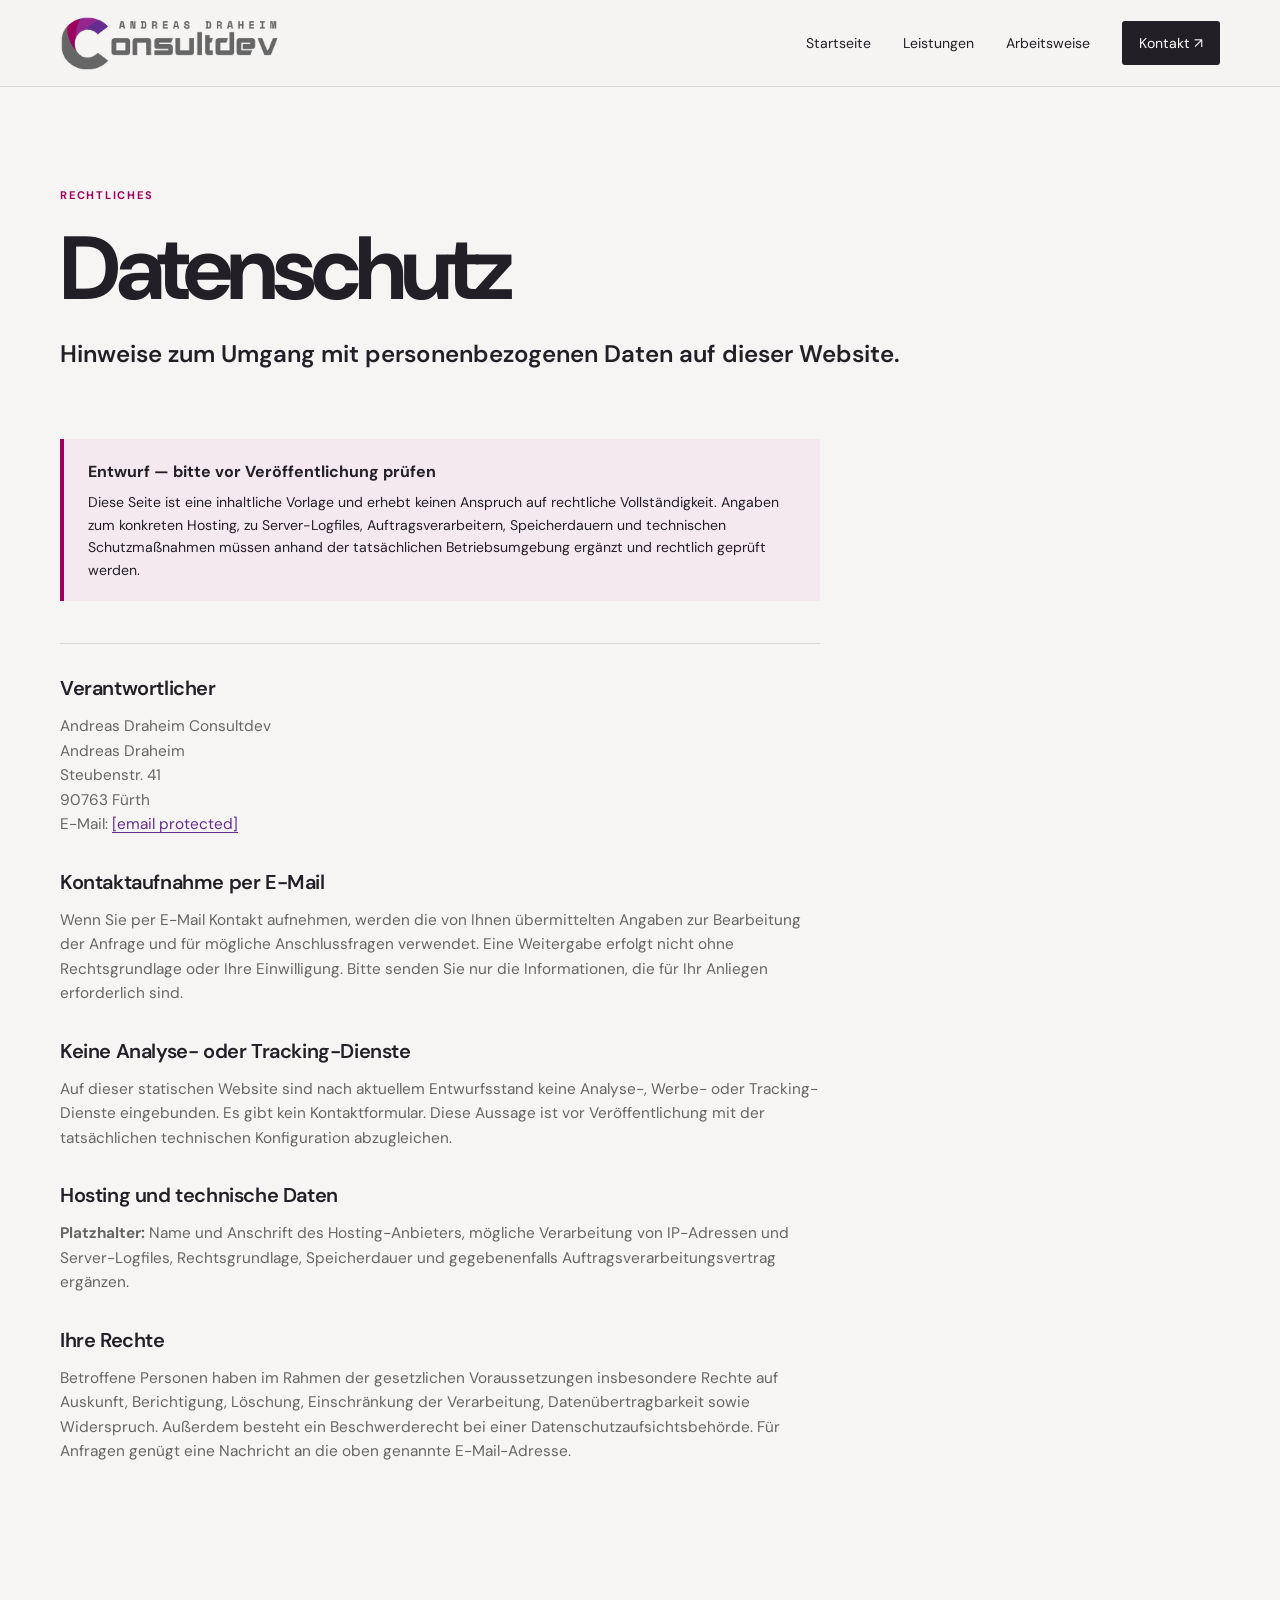
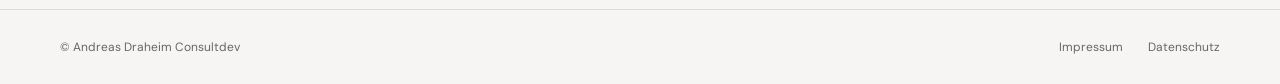
==== dataprivacy.html @ a20ee2ab "Initialer Commit für den ersten Entwurf eine Landing Page. Diverse Verbesserungen nötig" ====
<!doctype html>
<html lang="de">

<head>
    <meta charset="utf-8">
    <meta name="viewport" content="width=device-width, initial-scale=1">
    <meta name="robots" content="noindex">
    <title>Datenschutz — Andreas Draheim Consultdev</title>
    <link rel="stylesheet" href="style.css">
</head>

<body><a class="skip-link" href="#main-content">Zum Inhalt springen</a>
    <header class="site-header">
        <div class="shell nav-wrap"><a class="brand" href="index.html"
                aria-label="Andreas Draheim Consultdev – Startseite"><img src="assets/consultdev_main_logo.png"
                    alt="Andreas Draheim Consultdev" class="brand-logo"></a>
            <nav aria-label="Hauptnavigation"><a href="index.html">Startseite</a><a
                    href="index.html#leistungen">Leistungen</a><a href="index.html#arbeitsweise">Arbeitsweise</a><a
                    class="nav-cta"
                    href="/cdn-cgi/l/email-protection#96f7f8f2e4f3f7e5b8f2e4f7fef3fffbd6f5f9f8e5e3fae2f2f3e0b8f2f3">Kontakt
                    <span aria-hidden="true">↗</span></a></nav>
        </div>
    </header>
    <main id="main-content" class="legal-page shell">
        <p class="section-kicker">Rechtliches</p>
        <h1>Datenschutz</h1>
        <p class="legal-intro">Hinweise zum Umgang mit personenbezogenen Daten auf dieser Website.</p>
        <div class="notice draft"><strong>Entwurf — bitte vor Veröffentlichung prüfen</strong>
            <p>Diese Seite ist eine inhaltliche Vorlage und erhebt keinen Anspruch auf rechtliche Vollständigkeit.
                Angaben zum konkreten Hosting, zu Server-Logfiles, Auftragsverarbeitern, Speicherdauern und technischen
                Schutzmaßnahmen müssen anhand der tatsächlichen Betriebsumgebung ergänzt und rechtlich geprüft werden.
            </p>
        </div>
        <section class="legal-block">
            <h2>Verantwortlicher</h2>
            <p>Andreas Draheim Consultdev<br>Andreas Draheim<br>Steubenstr. 41<br>90763 Fürth<br>E-Mail: <a
                    href="/cdn-cgi/l/email-protection#afcec1cbddcacedc81cbddcec7cac6c2efccc0c1dcdac3dbcbcad981cbca"><span
                        class="__cf_email__"
                        data-cfemail="32535c56405753411c5640535a575b5f72515d5c41475e465657441c5657">[email&#160;protected]</span></a>
            </p>
            <h2>Kontaktaufnahme per E-Mail</h2>
            <p>Wenn Sie per E-Mail Kontakt aufnehmen, werden die von Ihnen übermittelten Angaben zur Bearbeitung der
                Anfrage und für mögliche Anschlussfragen verwendet. Eine Weitergabe erfolgt nicht ohne Rechtsgrundlage
                oder Ihre Einwilligung. Bitte senden Sie nur die Informationen, die für Ihr Anliegen erforderlich sind.
            </p>
            <h2>Keine Analyse- oder Tracking-Dienste</h2>
            <p>Auf dieser statischen Website sind nach aktuellem Entwurfsstand keine Analyse-, Werbe- oder
                Tracking-Dienste eingebunden. Es gibt kein Kontaktformular. Diese Aussage ist vor Veröffentlichung mit
                der tatsächlichen technischen Konfiguration abzugleichen.</p>
            <h2>Hosting und technische Daten</h2>
            <p><strong>Platzhalter:</strong> Name und Anschrift des Hosting-Anbieters, mögliche Verarbeitung von
                IP-Adressen und Server-Logfiles, Rechtsgrundlage, Speicherdauer und gegebenenfalls
                Auftragsverarbeitungsvertrag ergänzen.</p>
            <h2>Ihre Rechte</h2>
            <p>Betroffene Personen haben im Rahmen der gesetzlichen Voraussetzungen insbesondere Rechte auf Auskunft,
                Berichtigung, Löschung, Einschränkung der Verarbeitung, Datenübertragbarkeit sowie Widerspruch. Außerdem
                besteht ein Beschwerderecht bei einer Datenschutzaufsichtsbehörde. Für Anfragen genügt eine Nachricht an
                die oben genannte E-Mail-Adresse.</p>
        </section>
    </main>
    <footer class="site-footer">
        <div class="shell footer-wrap">
            <p>© Andreas Draheim Consultdev</p>
            <div><a href="impressum.html">Impressum</a><a href="dataprivacy.html">Datenschutz</a></div>
        </div>
    </footer>
    <script data-cfasync="false" src="/cdn-cgi/scripts/5c5dd728/cloudflare-static/email-decode.min.js"></script>
    <script type="module"
        src="https://static.cloudflareinsights.com/beacon.min.js/v4bc70e2c01a94c73b74392e4234840661791215815920"
        integrity="sha512-L0ha0OXavK/8okipN9F8BtP84dg9DUhPERbBXzwI6dgTA55d2+yweo3pn5CSFYs45/r8md2+xvUPtTdvTNRfjA=="
        data-cf-beacon='{"version":"2024.11.0","token":"8607d2a720d14b038279025b2b5a82e5","spa":2}'
        crossorigin="anonymous"></script>
</body>

</html>
---- style.css ----
@import url('https://fonts.googleapis.com/css2?family=DM+Sans:wght@400;500;600;700;800&display=swap');

:root {
    --ink: #231f27;
    --muted: #666;
    --purple: #662D91;
    --violet: #93278F;
    --magenta: #9E005D;
    --paper: #f7f5f3;
    --line: #ddd8dc;
    --white: #fff
}

* {
    box-sizing: border-box
}

html {
    scroll-behavior: smooth
}

body {
    margin: 0;
    background: var(--paper);
    color: var(--ink);
    font-family: 'DM Sans', sans-serif;
    line-height: 1.6
}

a {
    color: inherit;
    text-decoration: none
}

a:focus-visible,
button:focus-visible {
    outline: 3px solid #f5a4d1;
    outline-offset: 4px
}

.shell {
    width: min(1160px, calc(100% - 48px));
    margin-inline: auto
}

.skip-link {
    position: absolute;
    left: 1rem;
    top: -4rem;
    background: var(--ink);
    color: #fff;
    padding: .6rem 1rem;
    z-index: 10
}

.skip-link:focus {
    top: 1rem
}

.site-header {
    border-bottom: 1px solid var(--line);
    background: rgba(247, 245, 243, .92)
}

.nav-wrap,
.footer-wrap {
    min-height: 86px;
    display: flex;
    align-items: center;
    justify-content: space-between
}

.brand {
    display: inline-flex;
    align-items: center;
    justify-content: center;
    line-height: 0
}

.brand-logo {
    display: block;
    width: auto;
    height: 60px;
    max-width: 220px
}

.site-header nav {
    display: flex;
    align-items: center;
    gap: 32px;
    font-size: .88rem
}

.site-header nav a:not(.nav-cta):hover,
.footer-wrap a:hover {
    color: var(--magenta)
}

.nav-cta {
    color: #fff !important;
    background: var(--ink);
    padding: 11px 17px;
    border-radius: 3px
}

.nav-cta:hover {
    background: var(--purple)
}

.hero {
    min-height: 630px;
    display: grid;
    grid-template-columns: 1.02fr .98fr;
    align-items: center;
    gap: 40px
}

.eyebrow,
.section-kicker {
    color: var(--magenta);
    text-transform: uppercase;
    letter-spacing: .16em;
    font-size: .69rem;
    font-weight: 700;
    margin: 0 0 19px
}

.eyebrow-dot {
    display: inline-block;
    width: 7px;
    height: 7px;
    border-radius: 50%;
    background: var(--magenta);
    margin-right: 8px
}

.hero h1,
h2 {
    font-size: clamp(3.3rem, 7vw, 6.8rem);
    line-height: .97;
    letter-spacing: -.065em;
    margin: 0;
    font-weight: 500
}

.hero h1 em,
h2 em {
    color: inherit;
    font-style: normal;
    font-weight: 700
}

.hero-lead {
    max-width: 500px;
    color: var(--muted);
    font-size: 1.12rem;
    margin: 29px 0 34px
}

.hero-actions {
    display: flex;
    align-items: center;
    gap: 28px
}

.button {
    display: inline-flex;
    gap: 18px;
    align-items: center;
    padding: 15px 20px;
    font-weight: 600;
    font-size: .88rem;
    border-radius: 3px
}

.button-primary {
    background: var(--purple);
    color: #fff
}

.button-primary:hover {
    background: var(--magenta)
}

.text-link {
    font-size: .86rem;
    font-weight: 600;
    border-bottom: 1px solid var(--ink);
    padding-bottom: 4px
}

.text-link span {
    padding-left: 8px
}

.hero-visual {
    height: 470px;
    position: relative;
    background: linear-gradient(135deg, var(--purple), var(--magenta));
    overflow: hidden
}

.hero-visual:before {
    content: '';
    position: absolute;
    inset: 0;
    opacity: .23;
    background: repeating-linear-gradient(135deg, transparent 0 35px, #fff 36px 37px)
}

.orbit {
    position: absolute;
    border: 1px solid rgba(255, 255, 255, .4);
    border-radius: 50%;
    transform: rotate(-28deg)
}

.orbit-one {
    width: 500px;
    height: 220px;
    top: 76px;
    left: -50px
}

.orbit-two {
    width: 560px;
    height: 280px;
    top: 105px;
    left: -80px;
    transform: rotate(24deg)
}

.signal-card {
    position: absolute;
    right: 12%;
    top: 29%;
    width: 220px;
    height: 205px;
    background: rgba(35, 31, 39, .92);
    color: #fff;
    padding: 24px;
    display: flex;
    flex-direction: column;
    box-shadow: 14px 16px 0 rgba(255, 255, 255, .14)
}

.signal-label,
.signal-caption {
    font-size: .6rem;
    letter-spacing: .16em;
    color: #d5bbda
}

.signal-line {
    width: 37px;
    height: 3px;
    background: #fff;
    margin: 28px 0 12px
}

.signal-card strong {
    font-size: 1.8rem;
    line-height: 1.02;
    font-weight: 500
}

.signal-card i {
    color: #dd9bc8;
    font-style: normal;
    font-family: inherit;
    font-weight: 700
}

.signal-caption {
    margin-top: auto
}

.visual-note {
    position: absolute;
    color: #fff;
    font-size: .7rem;
    letter-spacing: .08em;
    line-height: 1.3
}

.visual-note b {
    font-weight: 500;
    font-size: .9rem
}

.note-top {
    top: 26px;
    right: 26px;
    text-align: right
}

.note-bottom {
    bottom: 25px;
    left: 26px
}

.intro-band {
    background: #ece8ec;
    border-top: 1px solid var(--line);
    border-bottom: 1px solid var(--line)
}

.intro-grid {
    display: grid;
    grid-template-columns: 1fr 3fr;
    gap: 40px;
    padding: 55px 0
}

.intro-statement {
    font-size: clamp(1.7rem, 3vw, 2.7rem);
    line-height: 1.16;
    max-width: 820px;
    margin: 0;
    color: var(--ink);
    font-weight: 600
}

.section {
    padding-block: 120px
}

.section-heading {
    display: grid;
    grid-template-columns: 1fr 1fr;
    gap: 50px;
    align-items: end;
    margin-bottom: 60px
}

.section-heading h2,
.method-section h2,
.contact-panel h2 {
    font-size: clamp(2.8rem, 5vw, 5.2rem)
}

.section-aside {
    color: var(--muted);
    max-width: 350px;
    margin: 0 0 5px;
    justify-self: end
}

.service-grid {
    display: grid;
    grid-template-columns: repeat(3, 1fr);
    gap: 18px
}

.service-card {
    min-height: 340px;
    border-top: 2px solid var(--line);
    padding: 22px 22px 25px;
    display: flex;
    flex-direction: column
}

.service-card.featured {
    border-color: var(--magenta);
    background: #eee5ed
}

.service-number {
    font-size: .7rem;
    color: var(--magenta);
    letter-spacing: .1em
}

.service-card h3 {
    font-size: 1.45rem;
    line-height: 1.1;
    font-weight: 600;
    margin: 72px 0 17px
}

.service-card p {
    color: var(--muted);
    font-size: .92rem;
    margin: 0;
    max-width: 280px
}

.service-card a {
    margin-top: auto;
    font-size: .78rem;
    font-weight: 700
}

.service-card a span {
    color: var(--magenta);
    padding-left: 8px
}

.method-section {
    background: var(--ink);
    color: #fff;
    padding: 115px 0
}

.method-grid {
    display: grid;
    grid-template-columns: 1fr 1fr;
    gap: 80px
}

.light {
    color: #d68cbf
}

.method-section h2 em {
    color: inherit
}

.large-copy {
    font-size: 1.45rem;
    line-height: 1.25;
    max-width: 460px;
    margin: 0 0 54px
}

.steps {
    list-style: none;
    padding: 0;
    margin: 0
}

.steps li {
    display: grid;
    grid-template-columns: 48px 1fr;
    gap: 17px;
    border-top: 1px solid #514a52;
    padding: 20px 0
}

.steps li>span {
    color: #d68cbf;
    font-size: .75rem;
    padding-top: 2px
}

.steps strong {
    font-size: 1.06rem
}

.steps p {
    color: #aaa4aa;
    font-size: .87rem;
    margin: 5px 0 0
}

.contact-section {
    padding-block: 100px
}

.contact-panel {
    background: var(--purple);
    color: #fff;
    padding: 62px clamp(28px, 7vw, 100px);
    position: relative;
    overflow: hidden
}

.contact-panel:after {
    content: '↗';
    position: absolute;
    right: 7%;
    top: 33px;
    color: rgba(255, 255, 255, .16);
    font-size: 10rem;
    line-height: 1
}

.contact-panel h2 {
    position: relative;
    z-index: 1;
    margin-bottom: 34px
}

.contact-panel h2 em {
    color: inherit
}

.button-light {
    position: relative;
    z-index: 1;
    background: #fff;
    color: var(--ink)
}

.button-light:hover {
    background: #f1d7ec
}

.site-footer {
    border-top: 1px solid var(--line);
    color: var(--muted);
    font-size: .75rem
}

.footer-wrap {
    min-height: 74px
}

.footer-wrap p {
    margin: 0
}

.footer-wrap div {
    display: flex;
    gap: 25px
}

@media(max-width:760px) {
    .shell {
        width: min(100% - 32px, 560px)
    }

    .site-header nav a:not(.nav-cta) {
        display: none
    }

    .nav-wrap {
        min-height: 72px
    }

    .nav-cta {
        padding: 9px 12px
    }

    .hero {
        grid-template-columns: 1fr;
        min-height: auto;
        padding-block: 75px
    }

    .hero h1 {
        font-size: clamp(3.5rem, 16vw, 5rem)
    }

    .hero-visual {
        height: 360px;
        margin-top: 10px
    }

    .signal-card {
        right: 11%;
        top: 24%;
        width: 190px;
        height: 185px
    }

    .intro-grid,
    .section-heading,
    .method-grid {
        grid-template-columns: 1fr;
        gap: 20px
    }

    .intro-grid {
        padding-block: 42px
    }

    .section {
        padding-block: 78px
    }

    .section-heading {
        margin-bottom: 40px
    }

    .section-aside {
        justify-self: start
    }

    .service-grid {
        grid-template-columns: 1fr;
        gap: 28px
    }

    .service-card {
        min-height: 280px
    }

    .service-card h3 {
        margin-top: 48px
    }

    .method-section {
        padding-block: 78px
    }

    .method-grid {
        gap: 50px
    }

    .contact-section {
        padding-block: 65px
    }

    .contact-panel {
        padding: 46px 25px
    }

    .contact-panel h2 {
        font-size: 3rem
    }

    .footer-wrap {
        padding-block: 20px;
        align-items: flex-start;
        gap: 15px;
        flex-direction: column
    }

    .footer-wrap div {
        gap: 17px
    }
}

/* Legal pages */
.legal-page {
    padding-block: 100px 130px;
    min-height: calc(100vh - 160px)
}

.legal-page h1 {
    font-size: clamp(3rem, 7vw, 6rem);
    letter-spacing: -.06em;
    line-height: 1;
    margin: 0 0 22px
}

.legal-intro {
    color: var(--ink);
    font-size: 1.5rem;
    font-weight: 600;
    margin: 0 0 65px
}

.legal-block {
    max-width: 760px;
    border-top: 1px solid var(--line);
    padding-top: 35px
}

.legal-block h2 {
    font-family: 'DM Sans', sans-serif;
    font-size: 1.25rem;
    letter-spacing: -.02em;
    font-weight: 600;
    margin: 36px 0 10px
}

.legal-block h2:first-child {
    margin-top: 0
}

.legal-block p {
    color: var(--muted);
    font-size: .96rem
}

.legal-block a {
    color: var(--purple);
    text-decoration: underline;
    text-underline-offset: 3px
}

.notice {
    background: #eee5ed;
    border-left: 4px solid var(--magenta);
    padding: 20px 24px;
    margin-top: 36px
}

.notice strong {
    color: var(--ink)
}

.notice p {
    margin: 7px 0 0;
    font-size: .88rem
}

.notice.draft {
    margin: 0 0 42px;
    max-width: 760px;
    background: #f4e9ef
}
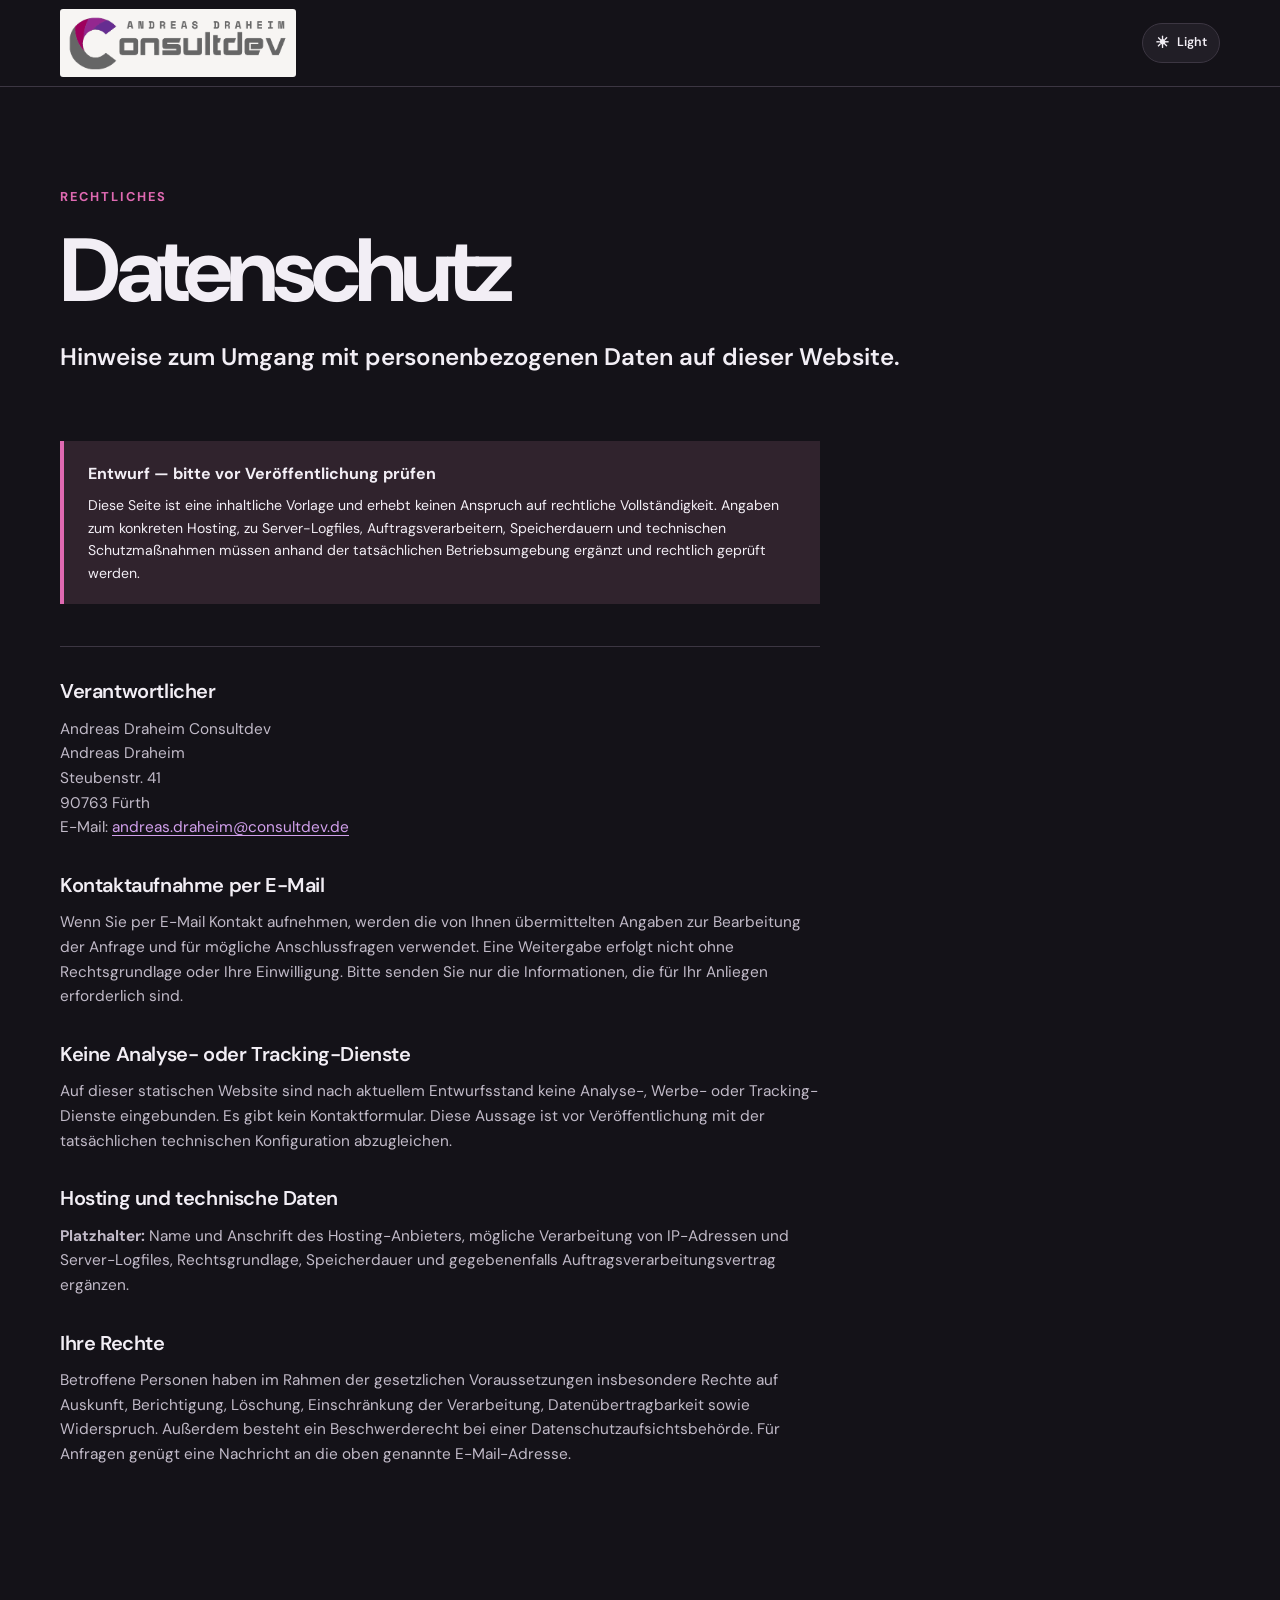
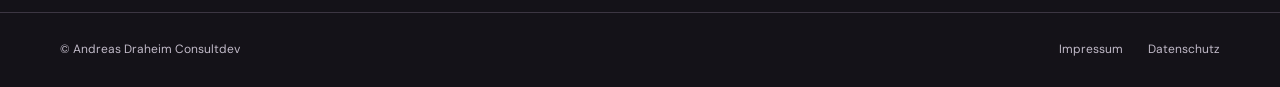
==== commit 3fb1c9cf: "Neuer Version mit Dark/Light Theme." ====
--- a/dataprivacy.html
+++ b/dataprivacy.html
@@ -9,16 +9,17 @@
     <link rel="stylesheet" href="style.css">
 </head>
 
-<body><a class="skip-link" href="#main-content">Zum Inhalt springen</a>
+<body data-theme="dark"><a class="skip-link" href="#main-content">Zum Inhalt springen</a>
     <header class="site-header">
         <div class="shell nav-wrap"><a class="brand" href="index.html"
                 aria-label="Andreas Draheim Consultdev – Startseite"><img src="assets/consultdev_main_logo.png"
                     alt="Andreas Draheim Consultdev" class="brand-logo"></a>
-            <nav aria-label="Hauptnavigation"><a href="index.html">Startseite</a><a
-                    href="index.html#leistungen">Leistungen</a><a href="index.html#arbeitsweise">Arbeitsweise</a><a
-                    class="nav-cta"
-                    href="/cdn-cgi/l/email-protection#96f7f8f2e4f3f7e5b8f2e4f7fef3fffbd6f5f9f8e5e3fae2f2f3e0b8f2f3">Kontakt
-                    <span aria-hidden="true">↗</span></a></nav>
+            <nav aria-label="Hauptnavigation">
+                <button class="theme-toggle" type="button" aria-label="Farbschema umschalten" aria-pressed="true">
+                    <span class="theme-toggle-icon" aria-hidden="true">☀</span>
+                    <span class="theme-toggle-text">Light</span>
+                </button>
+            </nav>
         </div>
     </header>
     <main id="main-content" class="legal-page shell">
@@ -34,9 +35,7 @@
         <section class="legal-block">
             <h2>Verantwortlicher</h2>
             <p>Andreas Draheim Consultdev<br>Andreas Draheim<br>Steubenstr. 41<br>90763 Fürth<br>E-Mail: <a
-                    href="/cdn-cgi/l/email-protection#afcec1cbddcacedc81cbddcec7cac6c2efccc0c1dcdac3dbcbcad981cbca"><span
-                        class="__cf_email__"
-                        data-cfemail="32535c56405753411c5640535a575b5f72515d5c41475e465657441c5657">[email&#160;protected]</span></a>
+                    href="mailto:andreas.draheim@consultdev.de">andreas.draheim@consultdev.de</a>
             </p>
             <h2>Kontaktaufnahme per E-Mail</h2>
             <p>Wenn Sie per E-Mail Kontakt aufnehmen, werden die von Ihnen übermittelten Angaben zur Bearbeitung der
@@ -64,12 +63,37 @@
             <div><a href="impressum.html">Impressum</a><a href="dataprivacy.html">Datenschutz</a></div>
         </div>
     </footer>
-    <script data-cfasync="false" src="/cdn-cgi/scripts/5c5dd728/cloudflare-static/email-decode.min.js"></script>
-    <script type="module"
-        src="https://static.cloudflareinsights.com/beacon.min.js/v4bc70e2c01a94c73b74392e4234840661791215815920"
-        integrity="sha512-L0ha0OXavK/8okipN9F8BtP84dg9DUhPERbBXzwI6dgTA55d2+yweo3pn5CSFYs45/r8md2+xvUPtTdvTNRfjA=="
-        data-cf-beacon='{"version":"2024.11.0","token":"8607d2a720d14b038279025b2b5a82e5","spa":2}'
-        crossorigin="anonymous"></script>
+    <script>
+        (() => {
+            const body = document.body;
+            const savedTheme = localStorage.getItem('consultdev-theme');
+            const theme = savedTheme || 'dark';
+
+            const applyTheme = (nextTheme) => {
+                const isDark = nextTheme === 'dark';
+                body.dataset.theme = nextTheme;
+                localStorage.setItem('consultdev-theme', nextTheme);
+
+                const toggle = document.querySelector('.theme-toggle');
+                if (toggle) {
+                    toggle.setAttribute('aria-pressed', String(isDark));
+                    toggle.querySelector('.theme-toggle-icon').textContent = isDark ? '☀' : '☾';
+                    toggle.querySelector('.theme-toggle-text').textContent = isDark ? 'Light' : 'Dark';
+                }
+            };
+
+            window.addEventListener('DOMContentLoaded', () => {
+                const toggle = document.querySelector('.theme-toggle');
+                if (!toggle) return;
+
+                applyTheme(theme);
+                toggle.addEventListener('click', () => {
+                    const nextTheme = body.dataset.theme === 'dark' ? 'light' : 'dark';
+                    applyTheme(nextTheme);
+                });
+            });
+        })();
+    </script>
 </body>
 
 </html>
--- a/style.css
+++ b/style.css
@@ -1,14 +1,82 @@
 @import url('https://fonts.googleapis.com/css2?family=DM+Sans:wght@400;500;600;700;800&display=swap');
 
 :root {
+    --ink: #f2eef5;
+    --inverse-ink: #fff;
+    --muted: #c1bac8;
+    --purple: #662D91;
+    --violet: #93278F;
+    --magenta: #df69b1;
+    --paper: #141218;
+    --page-background: var(--paper);
+    --page-text: var(--ink);
+    --line: #3c3642;
+    --white: #fff;
+    --surface: #211e26;
+    --surface-alt: #1b181f;
+    --surface-soft: #2b202e;
+    --header-bg: rgba(20, 18, 24, .96);
+    --focus: #f5a4d1;
+    --hero-muted: #e2c9e5;
+    --hero-accent: #f0a9d4;
+    --method-accent: #eea0d0;
+    --method-background: #211a28;
+    --method-line: #514a52;
+    --button-hover: #f1d7ec;
+    --notice: #29232e;
+    --notice-draft: #30232d;
+    --nav-hover: var(--magenta);
+    --button-text: #fff;
+    --nav-cta-background: var(--purple);
+    --nav-cta-hover: var(--magenta);
+    --skip-background: var(--purple);
+    --legal-link: #d2a0ec;
+    --logo-backing: #f7f5f3;
+    --button-dark: #231f27;
+    --shadow-soft: rgba(0, 0, 0, .3);
+    --hero-card: rgba(20, 17, 24, .94);
+    --hero-orbit: rgba(255, 255, 255, .4);
+    --hero-shadow: rgba(255, 255, 255, .14);
+    --contact-decoration: rgba(255, 255, 255, .16);
+    --contact-background: #43133f;
+    --contact-kicker: #f5a4d1;
+    --transparent: transparent;
+    --step-muted: #c5bdca;
+    --card-ink: var(--ink);
+    --link-border: var(--ink)
+}
+
+body[data-theme="light"] {
+    background-color: var(--page-background);
+    color: var(--page-text);
     --ink: #231f27;
     --muted: #666;
-    --purple: #662D91;
-    --violet: #93278F;
     --magenta: #9E005D;
     --paper: #f7f5f3;
+    --page-background: var(--paper);
+    --page-text: var(--ink);
     --line: #ddd8dc;
-    --white: #fff
+    --surface: #fff;
+    --surface-alt: #ece8ec;
+    --surface-soft: #f4eef5;
+    --header-bg: rgba(247, 245, 243, .92);
+    --hero-muted: #d5bbda;
+    --hero-accent: #dd9bc8;
+    --method-accent: #d68cbf;
+    --method-background: var(--ink);
+    --notice: #eee5ed;
+    --notice-draft: #f4e9ef;
+    --nav-hover: var(--magenta);
+    --nav-cta-background: var(--ink);
+    --nav-cta-hover: var(--purple);
+    --skip-background: var(--ink);
+    --legal-link: var(--purple);
+    --logo-backing: transparent;
+    --shadow-soft: rgba(35, 31, 39, .14);
+    --hero-card: rgba(35, 31, 39, .92);
+    --step-muted: #aaa4aa;
+    --card-ink: #231f27;
+    --link-border: var(--ink)
 }
 
 * {
@@ -21,10 +89,11 @@
 
 body {
     margin: 0;
-    background: var(--paper);
-    color: var(--ink);
+    background: var(--page-background);
+    color: var(--page-text);
     font-family: 'DM Sans', sans-serif;
-    line-height: 1.6
+    line-height: 1.6;
+    transition: background-color .2s ease, color .2s ease
 }
 
 a {
@@ -34,7 +103,7 @@
 
 a:focus-visible,
 button:focus-visible {
-    outline: 3px solid #f5a4d1;
+    outline: 3px solid var(--focus);
     outline-offset: 4px
 }
 
@@ -47,8 +116,8 @@
     position: absolute;
     left: 1rem;
     top: -4rem;
-    background: var(--ink);
-    color: #fff;
+    background: var(--skip-background);
+    color: var(--inverse-ink);
     padding: .6rem 1rem;
     z-index: 10
 }
@@ -59,7 +128,7 @@
 
 .site-header {
     border-bottom: 1px solid var(--line);
-    background: rgba(247, 245, 243, .92)
+    background: var(--header-bg)
 }
 
 .nav-wrap,
@@ -74,7 +143,10 @@
     display: inline-flex;
     align-items: center;
     justify-content: center;
-    line-height: 0
+    line-height: 0;
+    padding: 4px 8px;
+    border-radius: 3px;
+    background: var(--logo-backing)
 }
 
 .brand-logo {
@@ -87,24 +159,53 @@
 .site-header nav {
     display: flex;
     align-items: center;
-    gap: 32px;
+    gap: 20px;
     font-size: .88rem
+}
+
+.theme-toggle {
+    display: inline-flex;
+    align-items: center;
+    gap: 8px;
+    padding: 9px 12px;
+    border: 1px solid var(--line);
+    background: var(--surface);
+    color: var(--ink);
+    border-radius: 999px;
+    font: inherit;
+    font-size: .78rem;
+    font-weight: 600;
+    cursor: pointer;
+    transition: background-color .2s ease, border-color .2s ease, color .2s ease
+}
+
+.theme-toggle:hover {
+    border-color: var(--magenta)
+}
+
+.theme-toggle-icon {
+    font-size: 1rem;
+    line-height: 1
 }
 
 .site-header nav a:not(.nav-cta):hover,
 .footer-wrap a:hover {
-    color: var(--magenta)
+    color: var(--nav-hover)
 }
 
 .nav-cta {
-    color: #fff !important;
-    background: var(--ink);
+    color: var(--button-text);
+    background: var(--nav-cta-background);
     padding: 11px 17px;
     border-radius: 3px
 }
 
+.nav-cta-mobile {
+    display: none
+}
+
 .nav-cta:hover {
-    background: var(--purple)
+    background: var(--nav-cta-hover)
 }
 
 .hero {
@@ -120,7 +221,7 @@
     color: var(--magenta);
     text-transform: uppercase;
     letter-spacing: .16em;
-    font-size: .69rem;
+    font-size: .8rem;
     font-weight: 700;
     margin: 0 0 19px
 }
@@ -175,7 +276,7 @@
 
 .button-primary {
     background: var(--purple);
-    color: #fff
+    color: var(--inverse-ink)
 }
 
 .button-primary:hover {
@@ -205,12 +306,12 @@
     position: absolute;
     inset: 0;
     opacity: .23;
-    background: repeating-linear-gradient(135deg, transparent 0 35px, #fff 36px 37px)
+    background: repeating-linear-gradient(135deg, var(--transparent) 0 35px, var(--white) 36px 37px)
 }
 
 .orbit {
     position: absolute;
-    border: 1px solid rgba(255, 255, 255, .4);
+    border: 1px solid var(--hero-orbit);
     border-radius: 50%;
     transform: rotate(-28deg)
 }
@@ -236,25 +337,25 @@
     top: 29%;
     width: 220px;
     height: 205px;
-    background: rgba(35, 31, 39, .92);
-    color: #fff;
+    background: var(--hero-card);
+    color: var(--inverse-ink);
     padding: 24px;
     display: flex;
     flex-direction: column;
-    box-shadow: 14px 16px 0 rgba(255, 255, 255, .14)
+    box-shadow: 14px 16px 0 var(--hero-shadow)
 }
 
 .signal-label,
 .signal-caption {
     font-size: .6rem;
     letter-spacing: .16em;
-    color: #d5bbda
+    color: var(--hero-muted)
 }
 
 .signal-line {
     width: 37px;
     height: 3px;
-    background: #fff;
+    background: var(--white);
     margin: 28px 0 12px
 }
 
@@ -265,7 +366,7 @@
 }
 
 .signal-card i {
-    color: #dd9bc8;
+    color: var(--hero-accent);
     font-style: normal;
     font-family: inherit;
     font-weight: 700
@@ -277,7 +378,7 @@
 
 .visual-note {
     position: absolute;
-    color: #fff;
+    color: var(--inverse-ink);
     font-size: .7rem;
     letter-spacing: .08em;
     line-height: 1.3
@@ -300,7 +401,7 @@
 }
 
 .intro-band {
-    background: #ece8ec;
+    background: var(--surface-alt);
     border-top: 1px solid var(--line);
     border-bottom: 1px solid var(--line)
 }
@@ -355,6 +456,7 @@
 .service-card {
     min-height: 340px;
     border-top: 2px solid var(--line);
+    background: var(--surface);
     padding: 22px 22px 25px;
     display: flex;
     flex-direction: column
@@ -362,7 +464,7 @@
 
 .service-card.featured {
     border-color: var(--magenta);
-    background: #eee5ed
+    background: var(--surface-soft)
 }
 
 .service-number {
@@ -397,8 +499,8 @@
 }
 
 .method-section {
-    background: var(--ink);
-    color: #fff;
+    background: var(--method-background);
+    color: var(--inverse-ink);
     padding: 115px 0
 }
 
@@ -409,7 +511,7 @@
 }
 
 .light {
-    color: #d68cbf
+    color: var(--method-accent)
 }
 
 .method-section h2 em {
@@ -433,12 +535,12 @@
     display: grid;
     grid-template-columns: 48px 1fr;
     gap: 17px;
-    border-top: 1px solid #514a52;
+    border-top: 1px solid var(--method-line);
     padding: 20px 0
 }
 
 .steps li>span {
-    color: #d68cbf;
+    color: var(--method-accent);
     font-size: .75rem;
     padding-top: 2px
 }
@@ -448,7 +550,7 @@
 }
 
 .steps p {
-    color: #aaa4aa;
+    color: var(--step-muted);
     font-size: .87rem;
     margin: 5px 0 0
 }
@@ -458,11 +560,15 @@
 }
 
 .contact-panel {
-    background: var(--purple);
-    color: #fff;
+    background: var(--contact-background);
+    color: var(--inverse-ink);
     padding: 62px clamp(28px, 7vw, 100px);
     position: relative;
     overflow: hidden
+}
+
+.contact-panel .section-kicker {
+    color: var(--contact-kicker)
 }
 
 .contact-panel:after {
@@ -470,7 +576,7 @@
     position: absolute;
     right: 7%;
     top: 33px;
-    color: rgba(255, 255, 255, .16);
+    color: var(--contact-decoration);
     font-size: 10rem;
     line-height: 1
 }
@@ -488,16 +594,17 @@
 .button-light {
     position: relative;
     z-index: 1;
-    background: #fff;
+    background: var(--white);
     color: var(--ink)
 }
 
 .button-light:hover {
-    background: #f1d7ec
+    background: var(--button-hover)
 }
 
 .site-footer {
     border-top: 1px solid var(--line);
+    background: var(--paper);
     color: var(--muted);
     font-size: .75rem
 }
@@ -520,16 +627,45 @@
         width: min(100% - 32px, 560px)
     }
 
-    .site-header nav a:not(.nav-cta) {
+    .site-header nav a:not(.nav-cta, .theme-toggle) {
         display: none
+    }
+
+    .site-header nav {
+        gap: 8px;
+        flex-shrink: 0
     }
 
     .nav-wrap {
         min-height: 72px
     }
 
+    .brand {
+        padding: 3px 6px
+    }
+
+    .brand-logo {
+        height: 40px;
+        max-width: 148px
+    }
+
+    .nav-cta-desktop {
+        display: none
+    }
+
+    .nav-cta-mobile {
+        display: inline
+    }
+
+    .theme-toggle {
+        gap: 6px;
+        padding: 7px 8px;
+        font-size: .72rem
+    }
+
     .nav-cta {
-        padding: 9px 12px
+        padding: 8px 9px;
+        font-size: .72rem
     }
 
     .hero {
@@ -619,6 +755,31 @@
 
     .footer-wrap div {
         gap: 17px
+    }
+}
+
+@media(max-width:360px) {
+    .brand-logo {
+        height: 32px;
+        max-width: 118px
+    }
+
+    .brand {
+        padding: 3px 4px
+    }
+
+    .site-header nav {
+        gap: 5px
+    }
+
+    .theme-toggle {
+        gap: 5px;
+        padding: 6px 7px
+    }
+
+    .nav-cta {
+        padding: 7px;
+        font-size: .65rem
     }
 }
 
@@ -666,13 +827,13 @@
 }
 
 .legal-block a {
-    color: var(--purple);
+    color: var(--legal-link);
     text-decoration: underline;
     text-underline-offset: 3px
 }
 
 .notice {
-    background: #eee5ed;
+    background: var(--notice);
     border-left: 4px solid var(--magenta);
     padding: 20px 24px;
     margin-top: 36px
@@ -690,5 +851,5 @@
 .notice.draft {
     margin: 0 0 42px;
     max-width: 760px;
-    background: #f4e9ef
+    background: var(--notice-draft)
 }
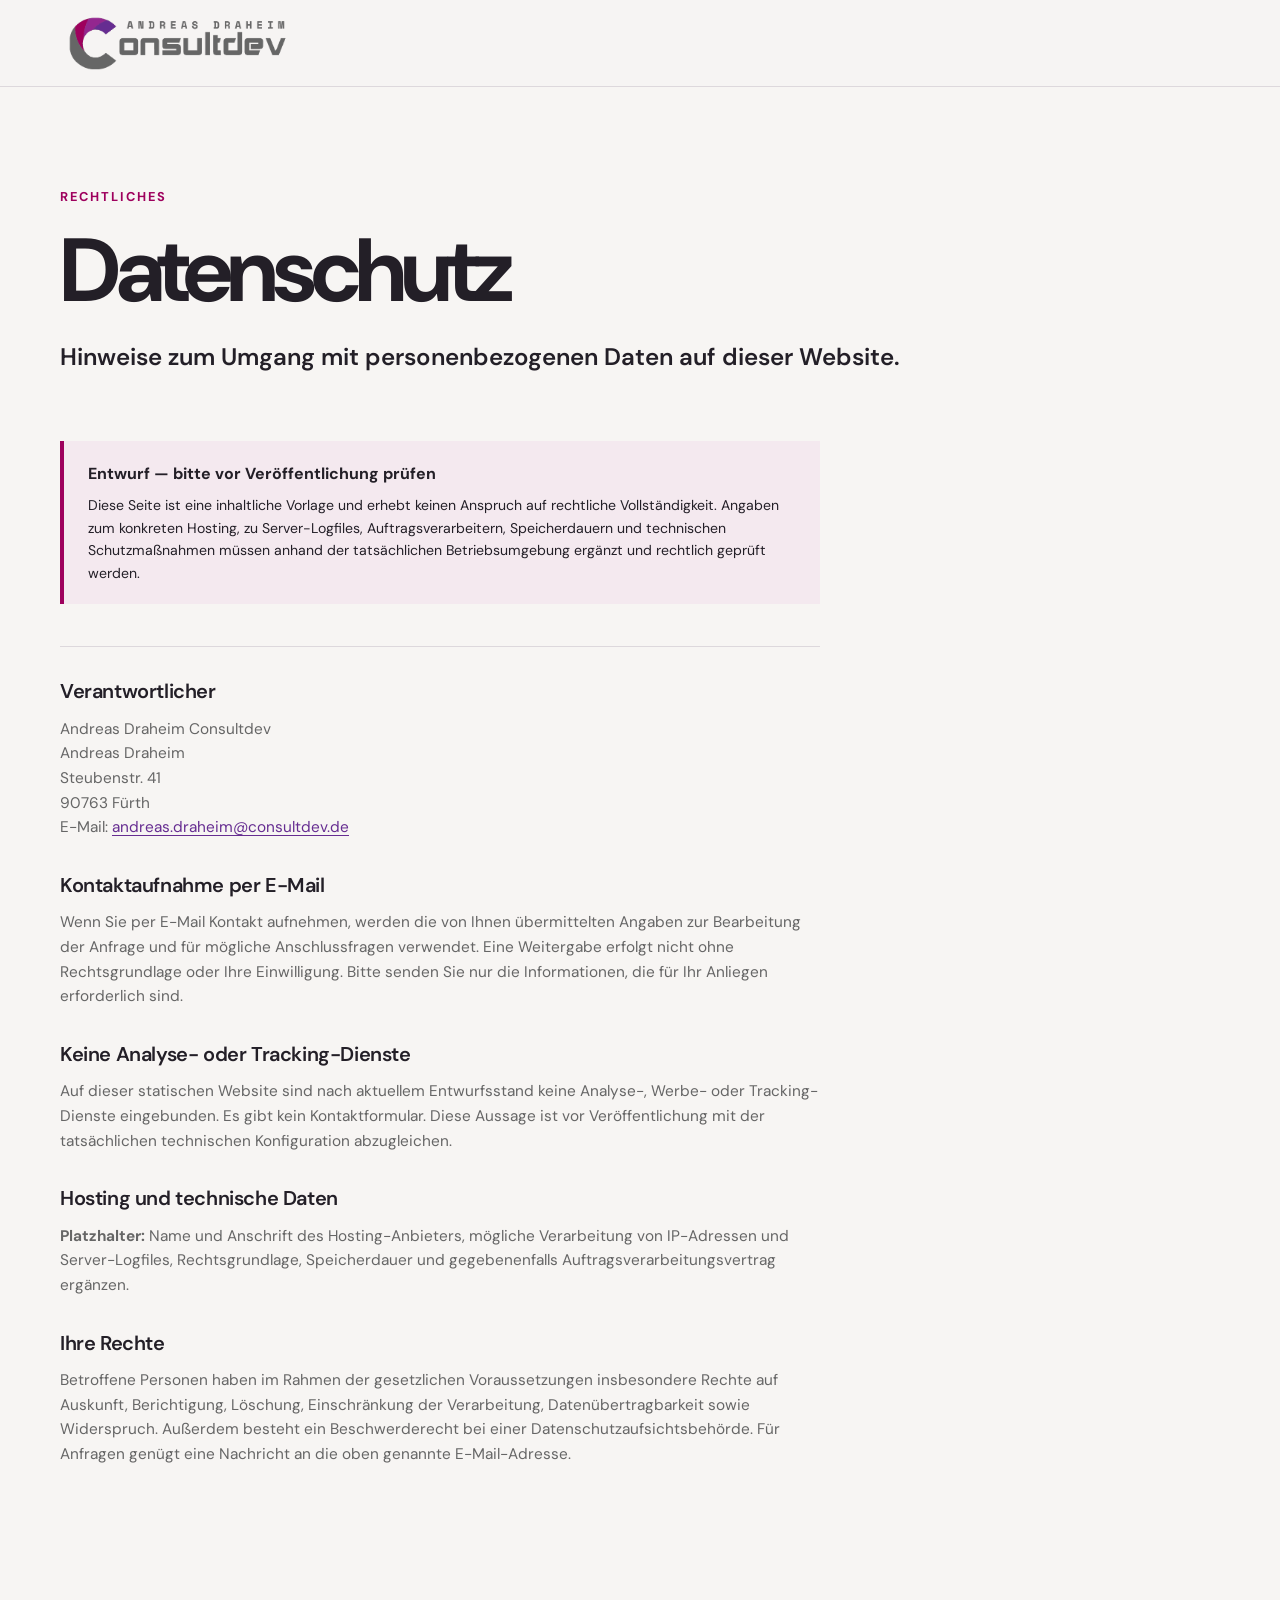
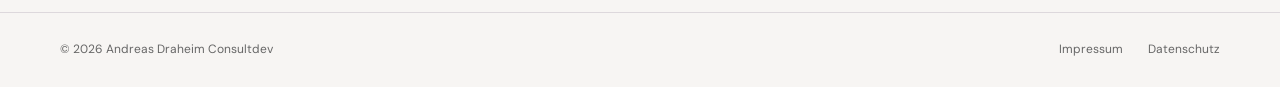
==== commit e5c4f7cc: "Weiter optimierter content, Farben angepasst, Copyright year hinzugefügt..." ====
--- a/dataprivacy.html
+++ b/dataprivacy.html
@@ -9,17 +9,11 @@
     <link rel="stylesheet" href="style.css">
 </head>
 
-<body data-theme="dark"><a class="skip-link" href="#main-content">Zum Inhalt springen</a>
+<body><a class="skip-link" href="#main-content">Zum Inhalt springen</a>
     <header class="site-header">
         <div class="shell nav-wrap"><a class="brand" href="index.html"
                 aria-label="Andreas Draheim Consultdev – Startseite"><img src="assets/consultdev_main_logo.png"
                     alt="Andreas Draheim Consultdev" class="brand-logo"></a>
-            <nav aria-label="Hauptnavigation">
-                <button class="theme-toggle" type="button" aria-label="Farbschema umschalten" aria-pressed="true">
-                    <span class="theme-toggle-icon" aria-hidden="true">☀</span>
-                    <span class="theme-toggle-text">Light</span>
-                </button>
-            </nav>
         </div>
     </header>
     <main id="main-content" class="legal-page shell">
@@ -59,40 +53,14 @@
     </main>
     <footer class="site-footer">
         <div class="shell footer-wrap">
-            <p>© Andreas Draheim Consultdev</p>
+            <p>© <span data-current-year></span> Andreas Draheim Consultdev</p>
             <div><a href="impressum.html">Impressum</a><a href="dataprivacy.html">Datenschutz</a></div>
         </div>
     </footer>
     <script>
-        (() => {
-            const body = document.body;
-            const savedTheme = localStorage.getItem('consultdev-theme');
-            const theme = savedTheme || 'dark';
-
-            const applyTheme = (nextTheme) => {
-                const isDark = nextTheme === 'dark';
-                body.dataset.theme = nextTheme;
-                localStorage.setItem('consultdev-theme', nextTheme);
-
-                const toggle = document.querySelector('.theme-toggle');
-                if (toggle) {
-                    toggle.setAttribute('aria-pressed', String(isDark));
-                    toggle.querySelector('.theme-toggle-icon').textContent = isDark ? '☀' : '☾';
-                    toggle.querySelector('.theme-toggle-text').textContent = isDark ? 'Light' : 'Dark';
-                }
-            };
-
-            window.addEventListener('DOMContentLoaded', () => {
-                const toggle = document.querySelector('.theme-toggle');
-                if (!toggle) return;
-
-                applyTheme(theme);
-                toggle.addEventListener('click', () => {
-                    const nextTheme = body.dataset.theme === 'dark' ? 'light' : 'dark';
-                    applyTheme(nextTheme);
-                });
-            });
-        })();
+        document.querySelectorAll('[data-current-year]').forEach((yearElement) => {
+            yearElement.textContent = new Date().getFullYear();
+        });
     </script>
 </body>
 
--- a/style.css
+++ b/style.css
@@ -46,9 +46,8 @@
     --link-border: var(--ink)
 }
 
-body[data-theme="light"] {
-    background-color: var(--page-background);
-    color: var(--page-text);
+@media (prefers-color-scheme: light) {
+    :root {
     --ink: #231f27;
     --muted: #666;
     --magenta: #9E005D;
@@ -76,7 +75,8 @@
     --hero-card: rgba(35, 31, 39, .92);
     --step-muted: #aaa4aa;
     --card-ink: #231f27;
-    --link-border: var(--ink)
+        --link-border: var(--ink)
+    }
 }
 
 * {
@@ -161,31 +161,6 @@
     align-items: center;
     gap: 20px;
     font-size: .88rem
-}
-
-.theme-toggle {
-    display: inline-flex;
-    align-items: center;
-    gap: 8px;
-    padding: 9px 12px;
-    border: 1px solid var(--line);
-    background: var(--surface);
-    color: var(--ink);
-    border-radius: 999px;
-    font: inherit;
-    font-size: .78rem;
-    font-weight: 600;
-    cursor: pointer;
-    transition: background-color .2s ease, border-color .2s ease, color .2s ease
-}
-
-.theme-toggle:hover {
-    border-color: var(--magenta)
-}
-
-.theme-toggle-icon {
-    font-size: 1rem;
-    line-height: 1
 }
 
 .site-header nav a:not(.nav-cta):hover,
@@ -594,8 +569,8 @@
 .button-light {
     position: relative;
     z-index: 1;
-    background: var(--white);
-    color: var(--ink)
+    background: var(--contact-kicker);
+    color: var(--button-dark)
 }
 
 .button-light:hover {
@@ -627,7 +602,7 @@
         width: min(100% - 32px, 560px)
     }
 
-    .site-header nav a:not(.nav-cta, .theme-toggle) {
+    .site-header nav a:not(.nav-cta) {
         display: none
     }
 
@@ -655,12 +630,6 @@
 
     .nav-cta-mobile {
         display: inline
-    }
-
-    .theme-toggle {
-        gap: 6px;
-        padding: 7px 8px;
-        font-size: .72rem
     }
 
     .nav-cta {
@@ -770,11 +739,6 @@
 
     .site-header nav {
         gap: 5px
-    }
-
-    .theme-toggle {
-        gap: 5px;
-        padding: 6px 7px
     }
 
     .nav-cta {
